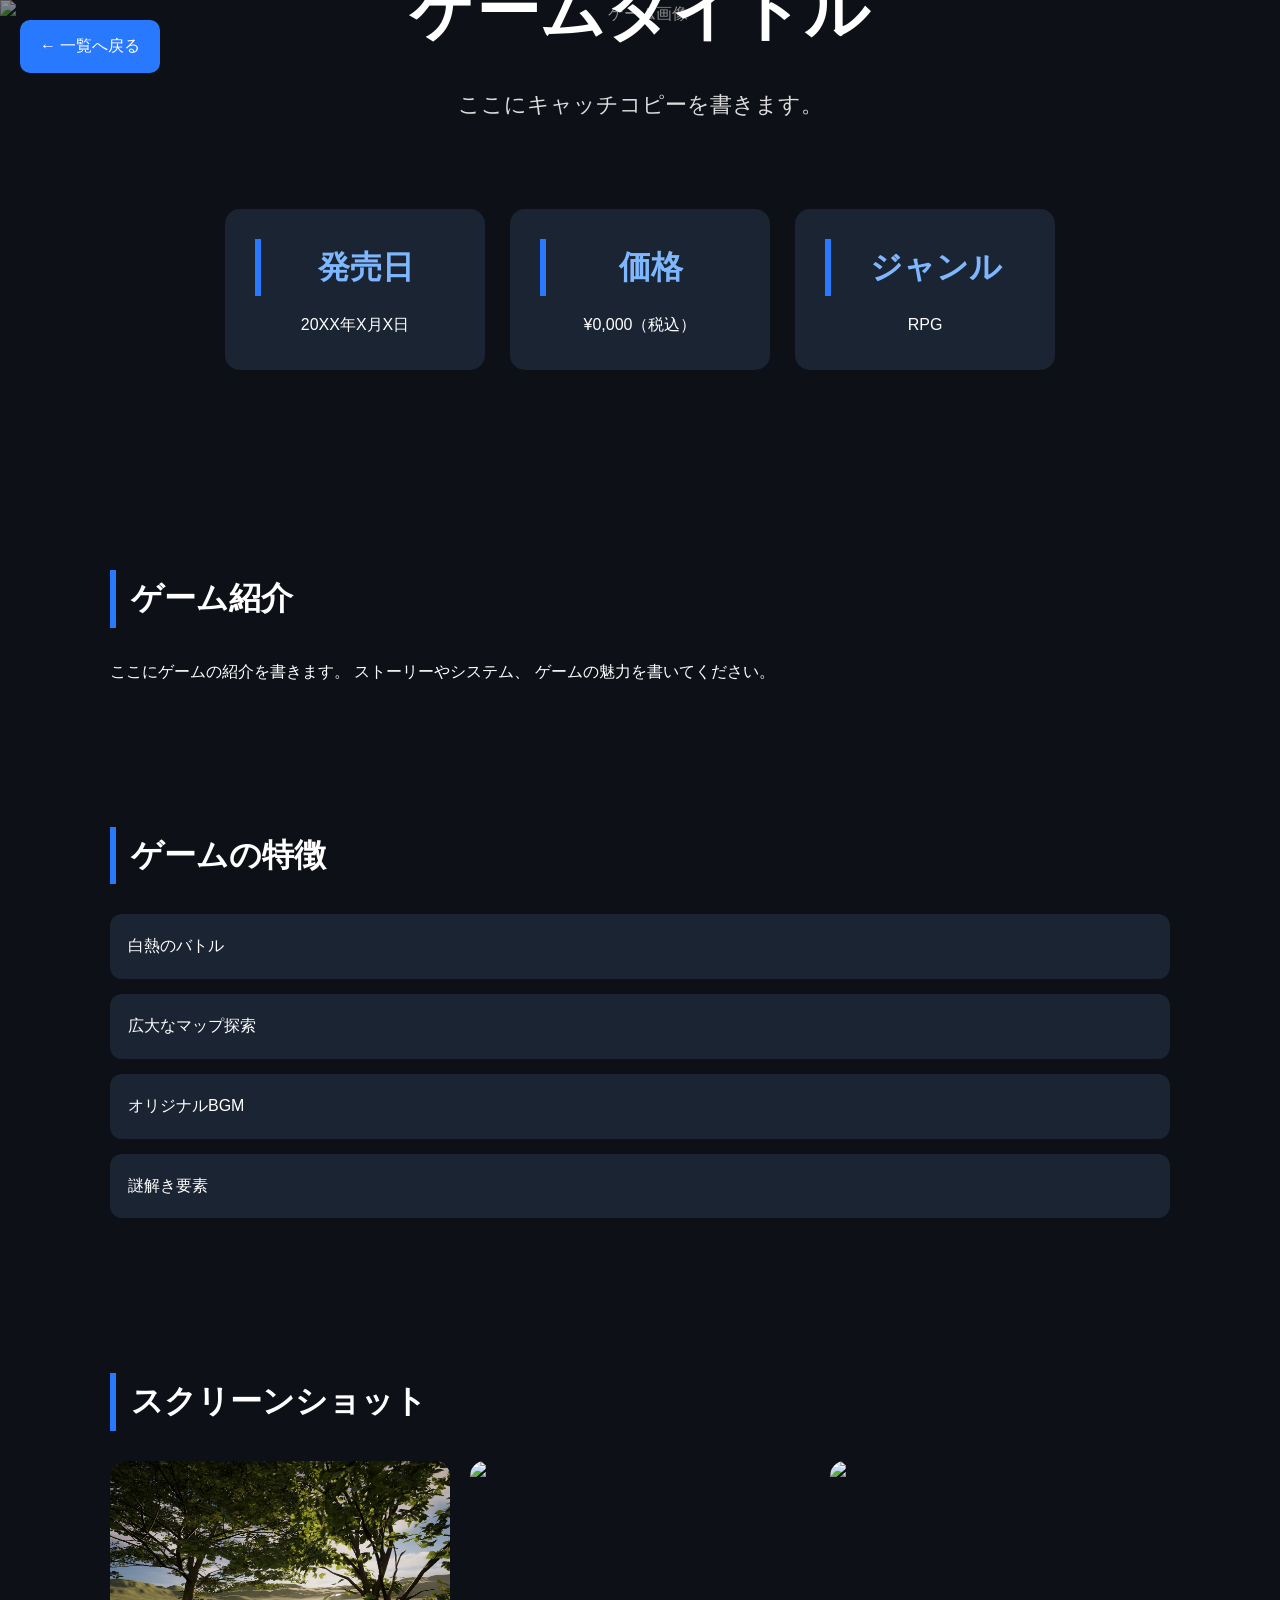
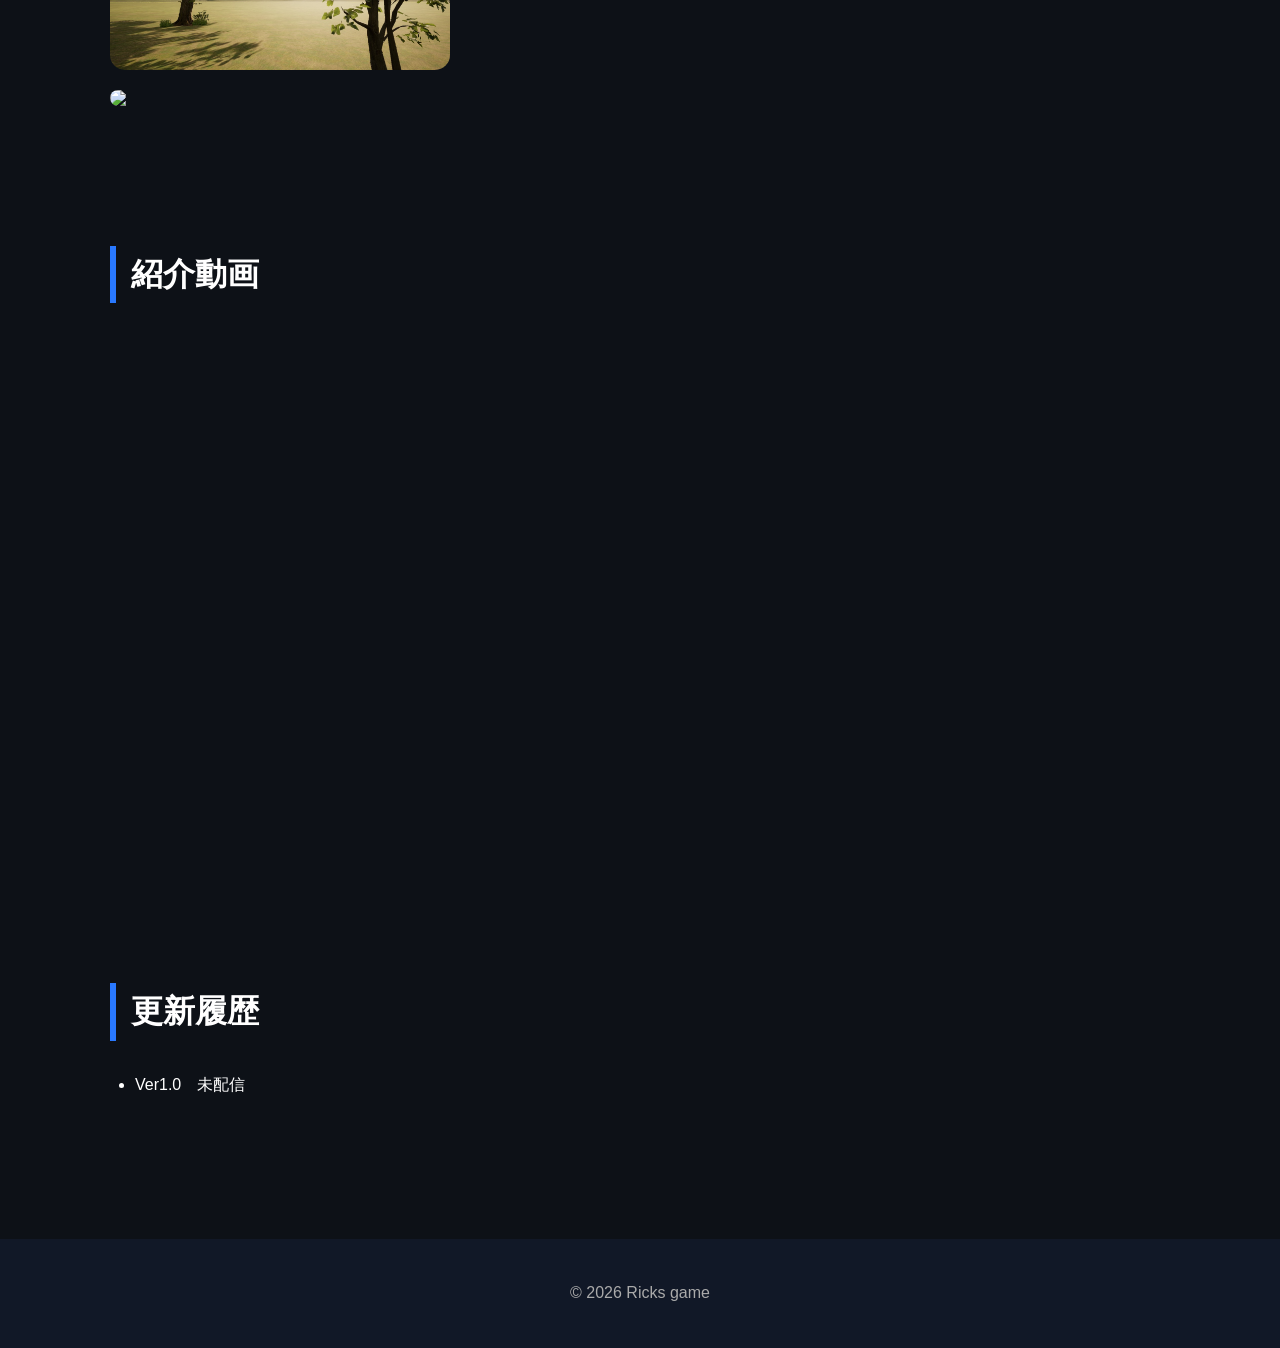
==== games/game1/index.html @ d6e4a6d1 "Update index.html" ====
<!DOCTYPE html>
<html lang="ja">
<head>
    <meta charset="UTF-8">
    <meta name="viewport" content="width=device-width, initial-scale=1.0">
    <title>ゲームタイトル</title>

    <link rel="stylesheet" href="../../css/detail.css">
</head>

<body>

<header class="hero">

    <a href="../../index.html" class="back-button">← 一覧へ戻る</a>

    <img src="../images/game1/hero.jpg" class="hero-image" alt="ゲーム画像">

    <div class="hero-text">

        <h1>ゲームタイトル</h1>

        <p class="catch">
            ここにキャッチコピーを書きます。
        </p>

    </div>

</header>

<main>

<section class="info">

    <div class="card">
        <h2>発売日</h2>
        <p>20XX年X月X日</p>
    </div>

    <div class="card">
        <h2>価格</h2>
        <p>¥0,000（税込）</p>
    </div>

    <div class="card">
        <h2>ジャンル</h2>
        <p>RPG</p>
    </div>

</section>

<section class="about">

<h2>ゲーム紹介</h2>

<p>

ここにゲームの紹介を書きます。

ストーリーやシステム、

ゲームの魅力を書いてください。

</p>

</section>

<section class="features">

<h2>ゲームの特徴</h2>

<ul>

<li>白熱のバトル</li>

<li>広大なマップ探索</li>

<li>オリジナルBGM</li>

<li>謎解き要素</li>

</ul>

</section>

<section class="gallery">

<h2>スクリーンショット</h2>

<div class="images">

<img src="../../images/game1/ss1.jpeg">

<img src="../images/game1/ss2.jpg">

<img src="../images/game1/ss3.jpg">

<img src="../images/game1/ss4.jpg">

</div>

</section>

<section class="movie">

<h2>紹介動画</h2>

<iframe
width="100%"
height="500"
src="https://www.youtube.com/embed/動画ID"
allowfullscreen>
</iframe>

</section>

<section class="update">

<h2>更新履歴</h2>

<ul>

<li>Ver1.0　未配信</li>

</ul>

</section>

</main>

<footer>

© 2026 Ricks game

</footer>

<div id="modal">

<span id="close">&times;</span>

<img id="modalImg">

</div>

<script src="../css/detail.css"></script>

</body>
</html>
---- css/detail.css ----
/* ==========================
   リセット
========================== */

*{
    margin:0;
    padding:0;
    box-sizing:border-box;
}

body{
    font-family:"Yu Gothic","Meiryo",sans-serif;
    background:#0d1117;
    color:#ffffff;
    line-height:1.8;
}

/* ==========================
   ヒーロー
========================== */

.hero{

    position:relative;

    text-align:center;

    padding-bottom:50px;

}

.hero-image{

    width:100%;

    max-height:550px;

    object-fit:cover;

    display:block;

    filter:brightness(55%);

}

.hero-text{

    position:absolute;

    left:50%;

    top:50%;

    transform:translate(-50%,-50%);

    width:90%;

}

.hero-text h1{

    font-size:4rem;

    margin-bottom:15px;

}

.catch{

    font-size:1.4rem;

    color:#dddddd;

}

/* ==========================
   戻るボタン
========================== */

.back-button{

    position:absolute;

    top:20px;

    left:20px;

    background:#2979ff;

    color:white;

    text-decoration:none;

    padding:12px 20px;

    border-radius:10px;

    z-index:100;

    transition:.3s;

}

.back-button:hover{

    background:#1565c0;

}

/* ==========================
   情報カード
========================== */

.info{

    display:flex;

    justify-content:center;

    gap:25px;

    flex-wrap:wrap;

    max-width:1200px;

    margin:60px auto;

}

.card{

    background:#1b2433;

    width:260px;

    padding:30px;

    text-align:center;

    border-radius:15px;

    transition:.3s;

}

.card:hover{

    transform:translateY(-8px);

}

.card h2{

    margin-bottom:15px;

    color:#7fb7ff;

}

/* ==========================
   共通セクション
========================== */

section{

    max-width:1100px;

    margin:auto;

    padding:70px 20px;

}

section h2{

    margin-bottom:30px;

    font-size:2rem;

    border-left:6px solid #2979ff;

    padding-left:15px;

}

/* ==========================
   特徴
========================== */

.features ul{

    list-style:none;

}

.features li{

    background:#1b2433;

    padding:18px;

    margin-bottom:15px;

    border-radius:12px;

}

/* ==========================
   スクリーンショット
========================== */

.images{

    display:grid;

    grid-template-columns:repeat(auto-fit,minmax(260px,1fr));

    gap:20px;

}

.images img{

    width:100%;

    border-radius:15px;

    cursor:pointer;

    transition:.3s;

}

.images img:hover{

    transform:scale(1.05);

}

/* ==========================
   動画
========================== */

.movie iframe{

    border:none;

    border-radius:20px;

}

/* ==========================
   更新履歴
========================== */

.update ul{

    padding-left:25px;

}

/* ==========================
   フッター
========================== */

footer{

    margin-top:70px;

    padding:40px;

    text-align:center;

    background:#111827;

    color:#aaaaaa;

}

/* ==========================
   モーダル
========================== */

#modal{

    display:none;

    position:fixed;

    left:0;

    top:0;

    width:100%;

    height:100%;

    background:rgba(0,0,0,.92);

    justify-content:center;

    align-items:center;

    z-index:999;

}

#modal img{

    max-width:85%;

    max-height:85%;

    border-radius:15px;

}

#close{

    position:absolute;

    top:25px;

    right:40px;

    color:white;

    font-size:60px;

    cursor:pointer;

}

/* ==========================
   スマホ
========================== */

@media(max-width:768px){

.hero-text h1{

    font-size:2.3rem;

}

.catch{

    font-size:1rem;

}

.hero-image{

    max-height:320px;

}

.card{

    width:90%;

}

.movie iframe{

    height:230px;

}

}
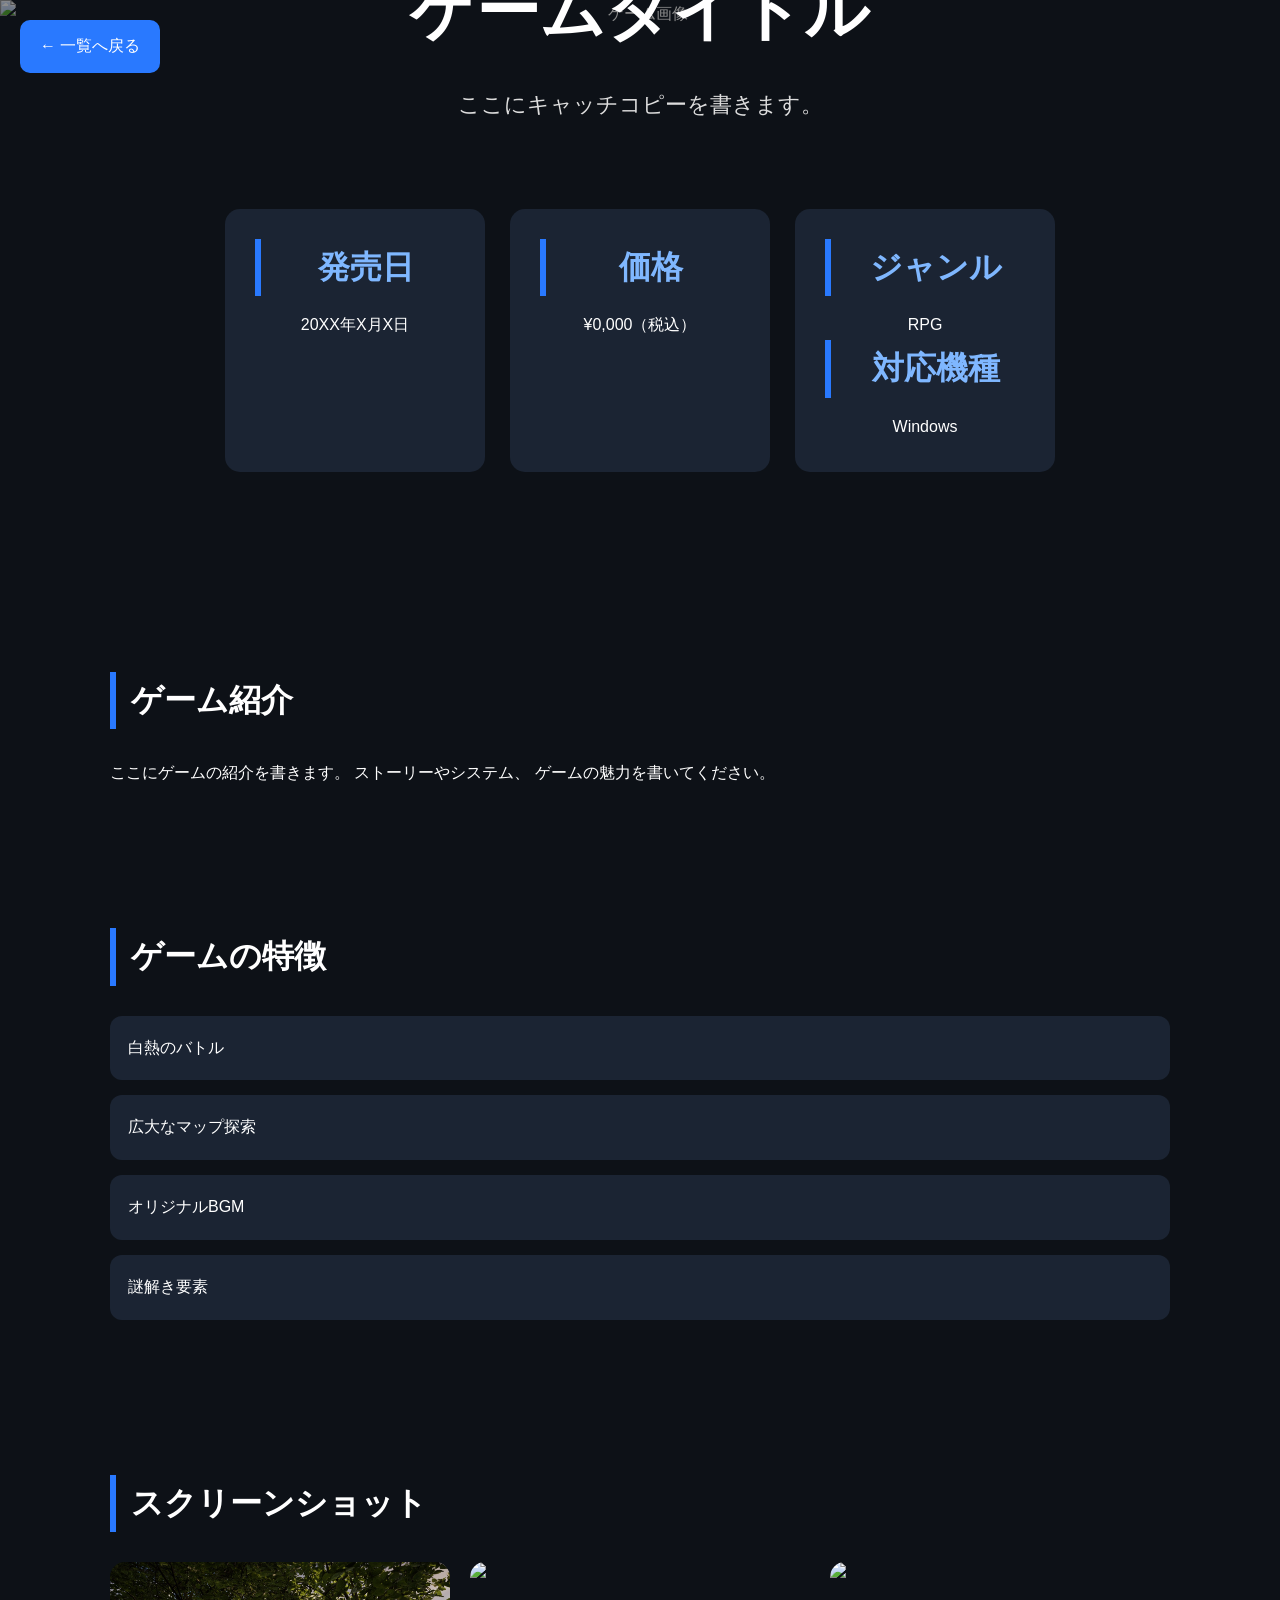
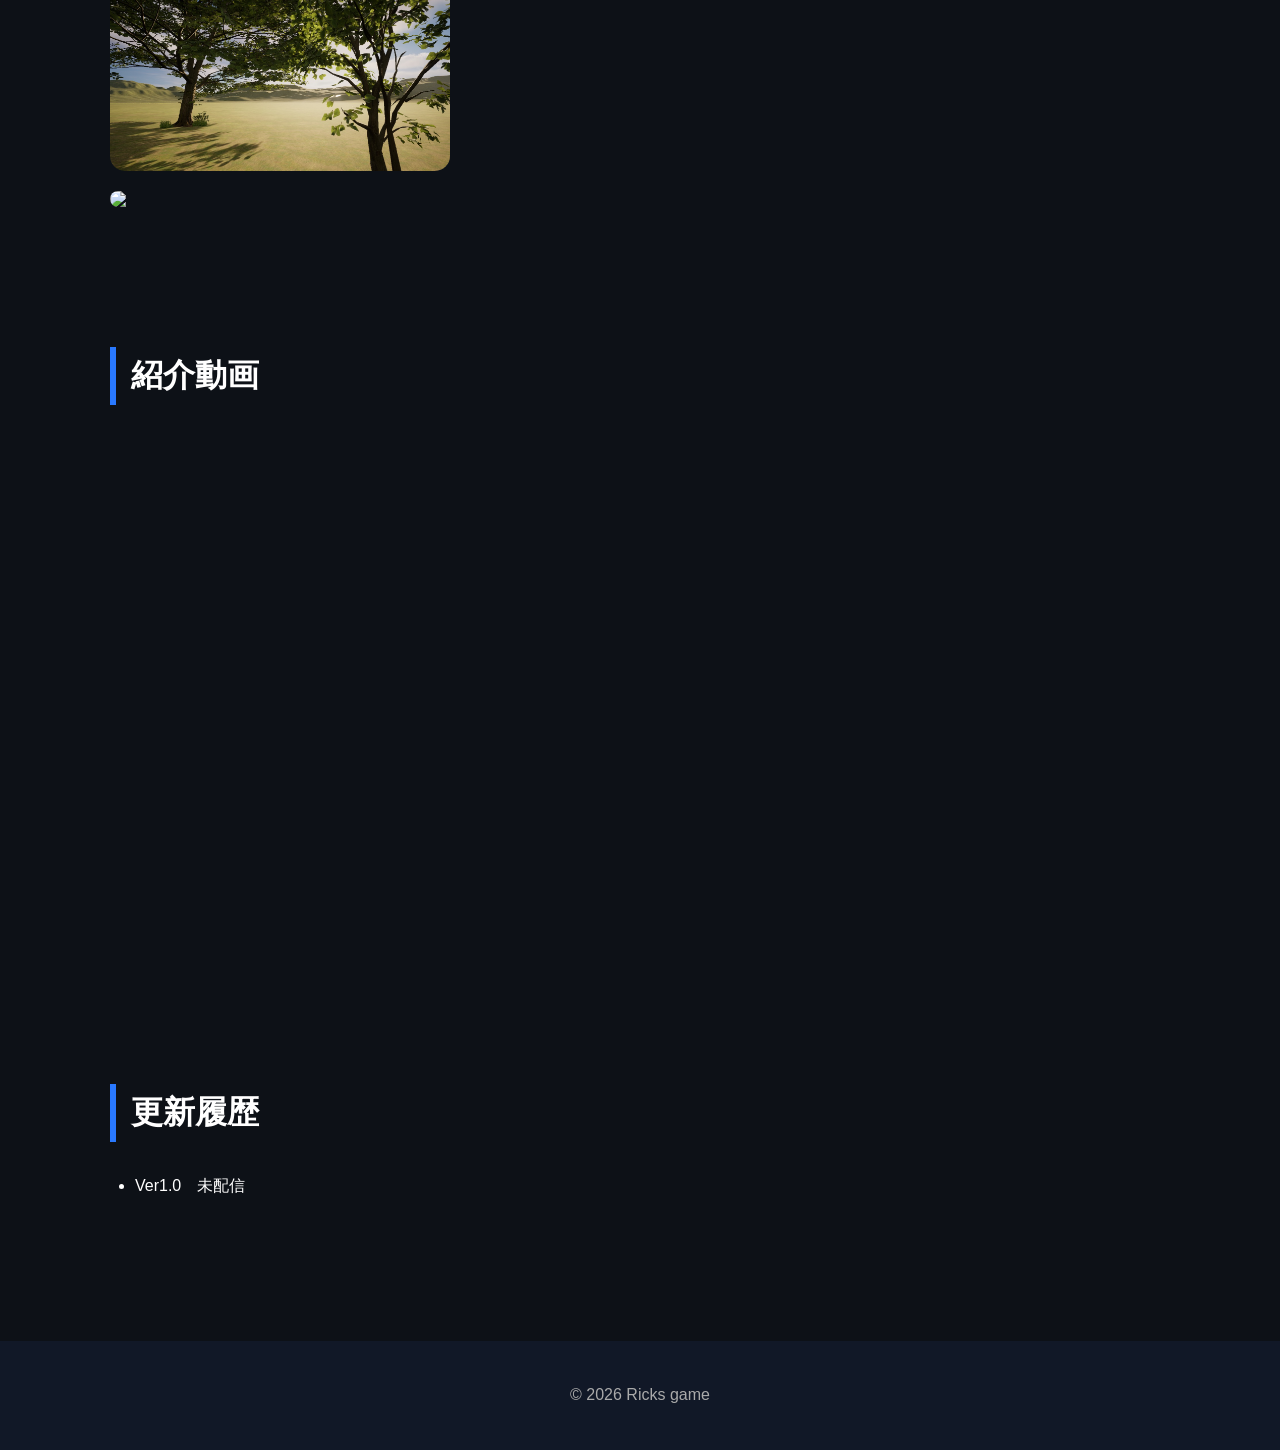
==== commit 1c6a623b: "index.html を更新" ====
--- a/games/game1/index.html
+++ b/games/game1/index.html
@@ -45,6 +45,10 @@
     <div class="card">
         <h2>ジャンル</h2>
         <p>RPG</p>
+    
+    <div class="model">
+        <h2>対応機種</h2>
+        <p>Windows</p>
     </div>
 
 </section>
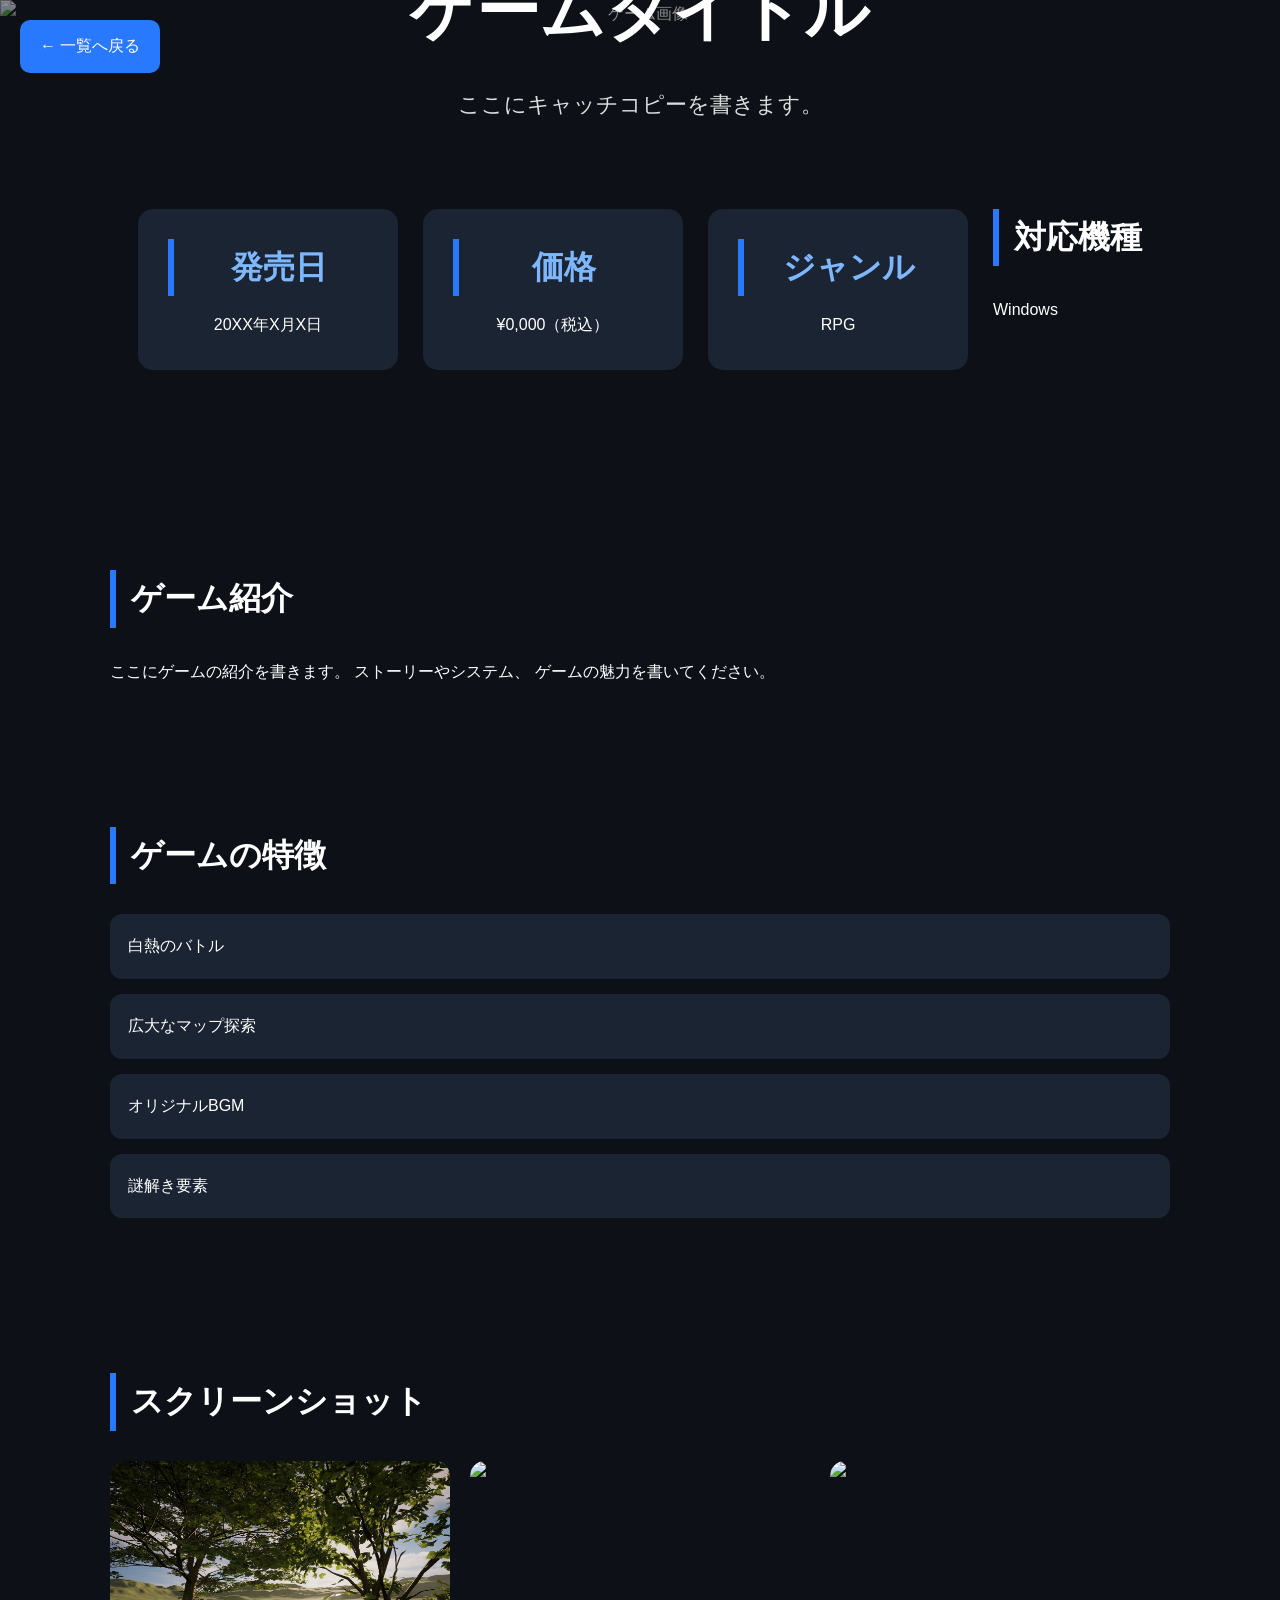
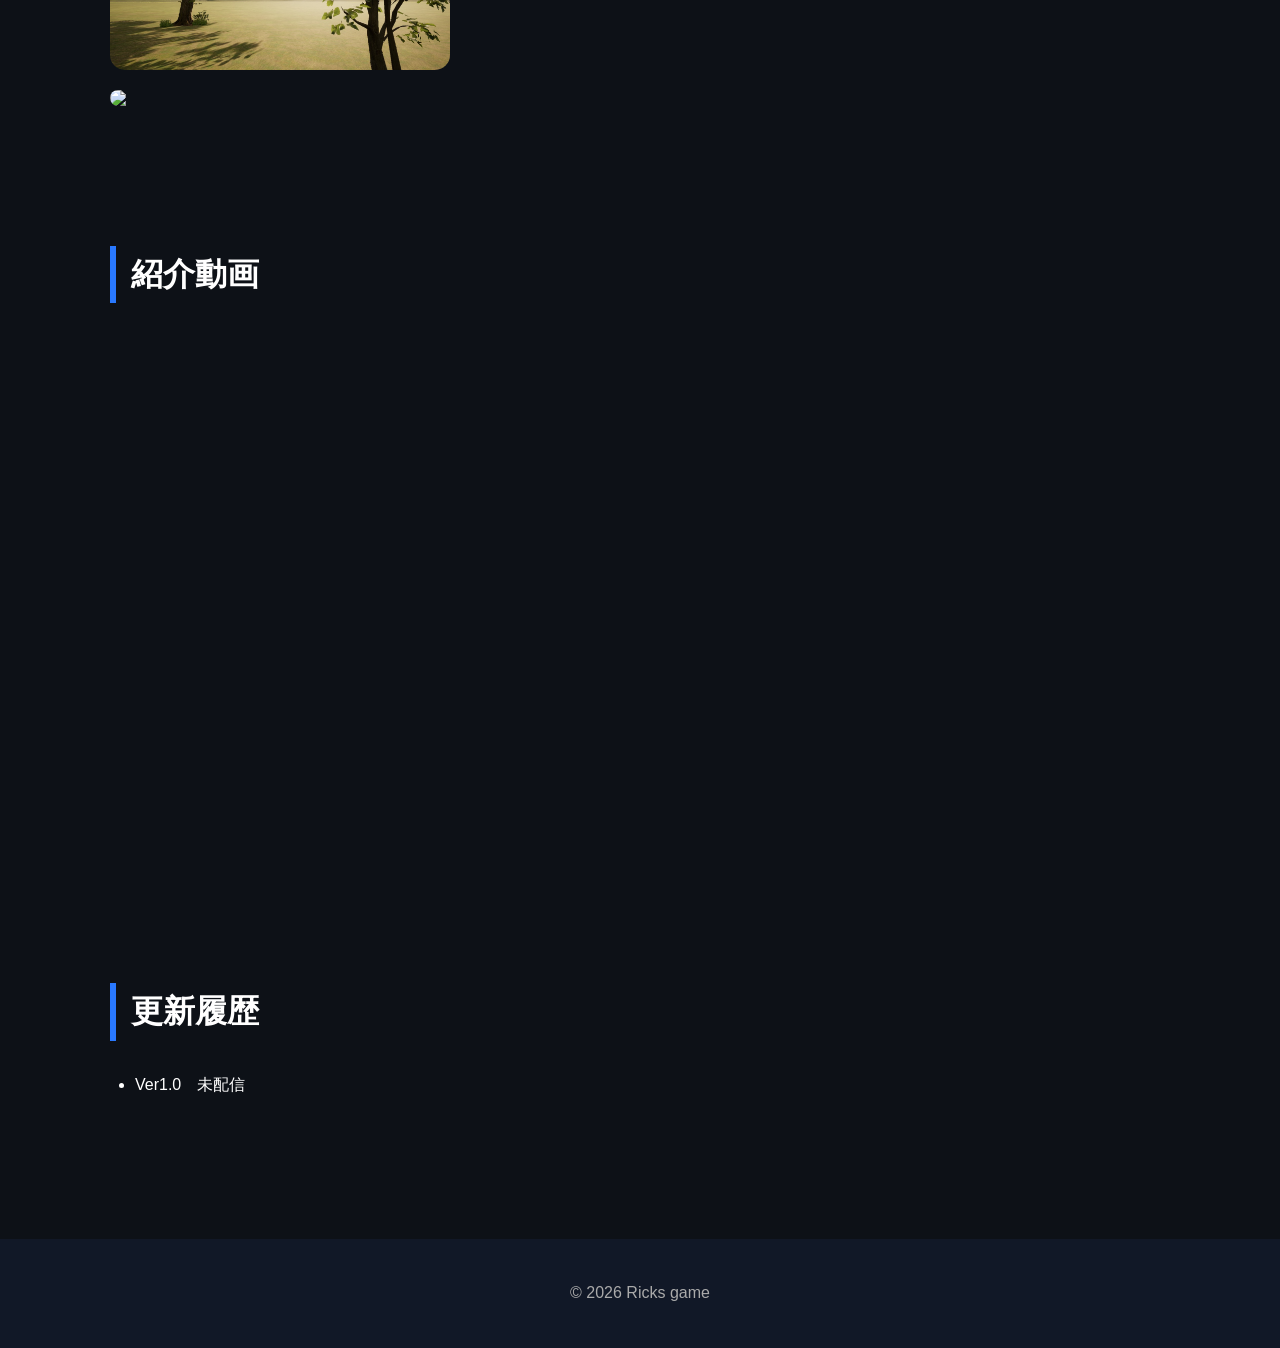
==== commit 0cd43082: "index.html を更新" ====
--- a/games/game1/index.html
+++ b/games/game1/index.html
@@ -45,6 +45,7 @@
     <div class="card">
         <h2>ジャンル</h2>
         <p>RPG</p>
+    </div>
     
     <div class="model">
         <h2>対応機種</h2>
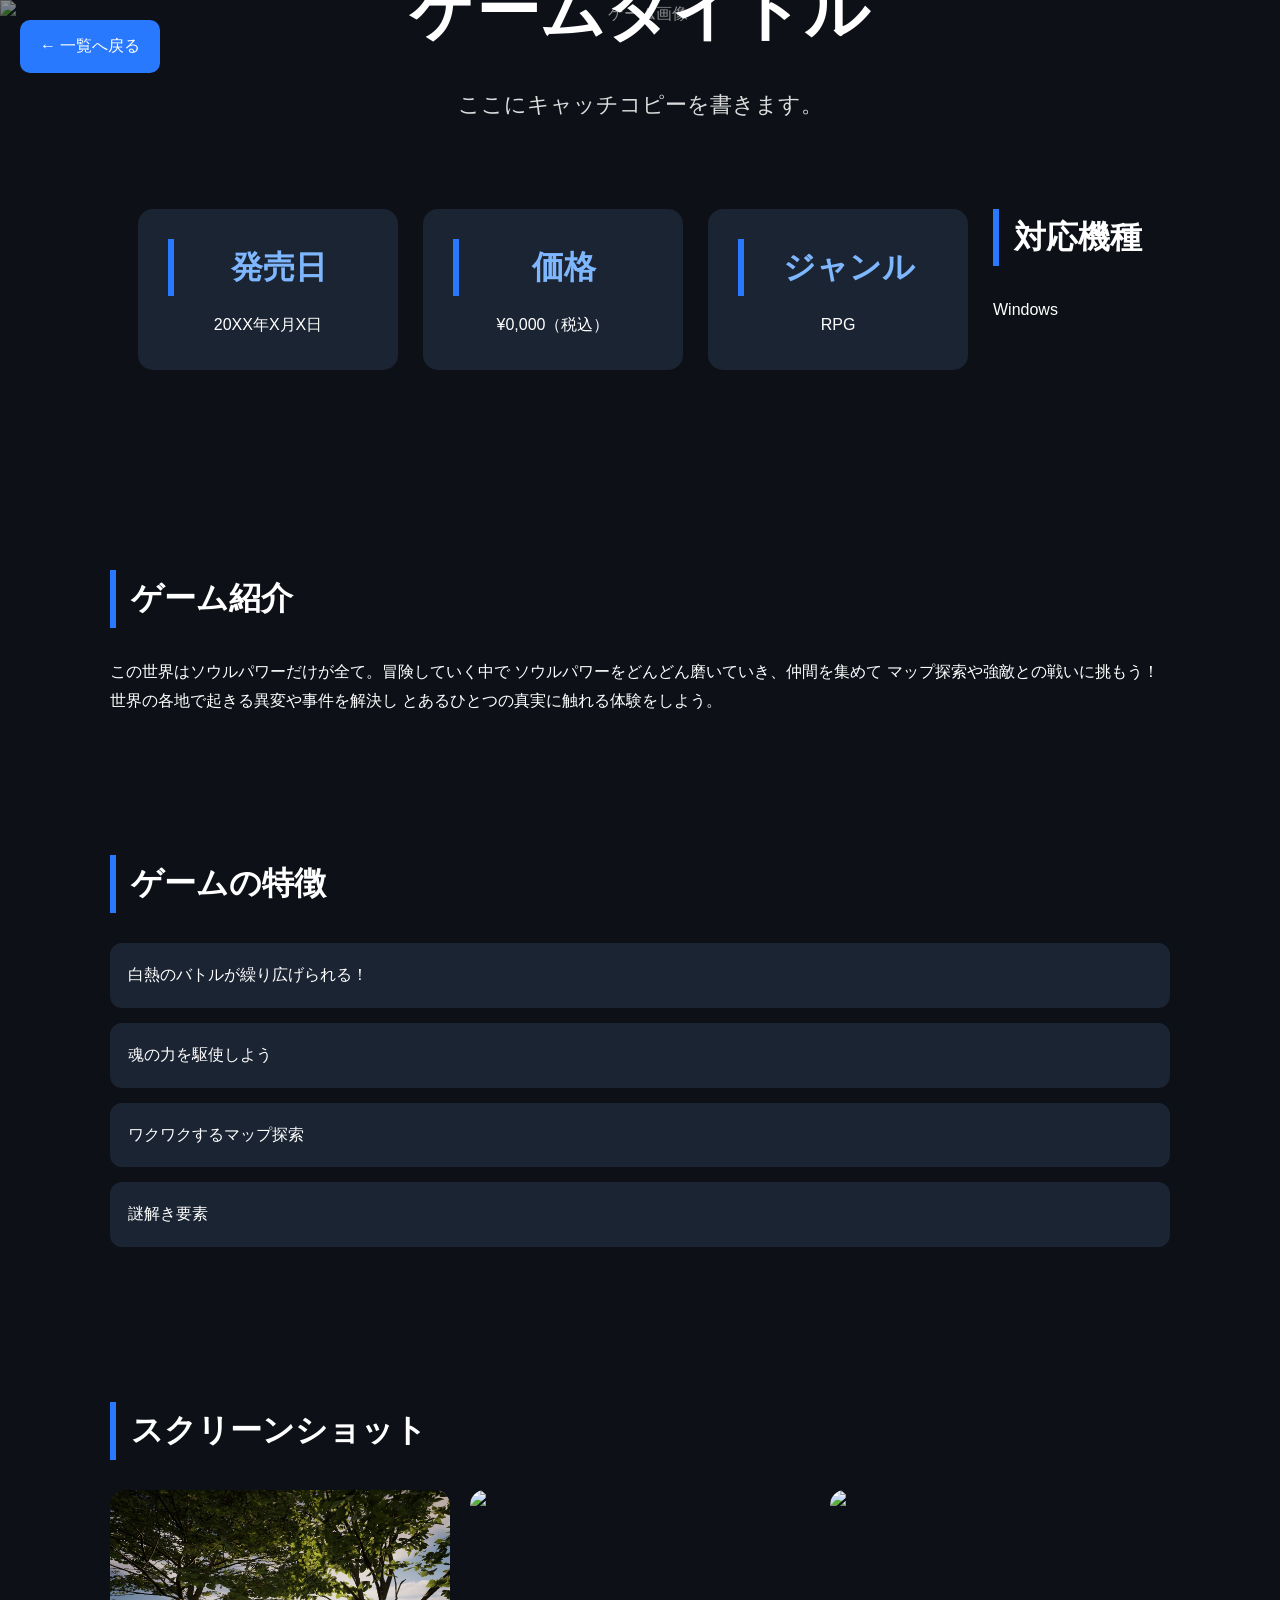
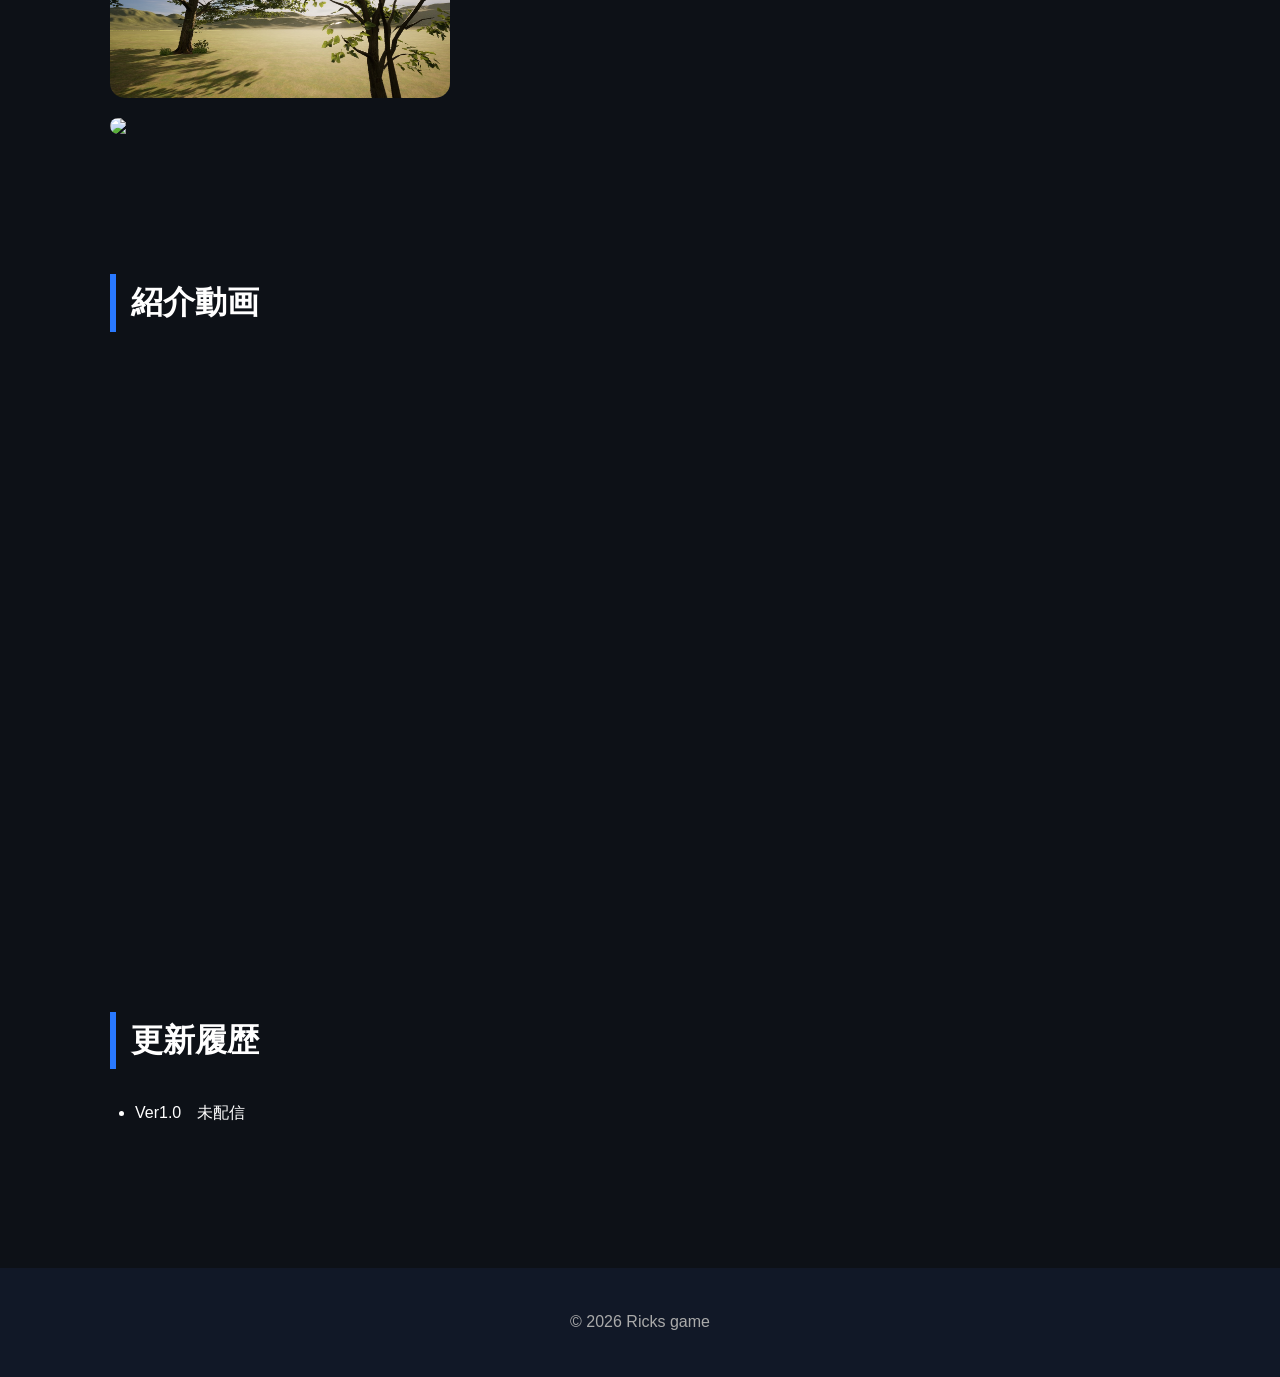
==== commit 616b9141: "index.html を更新" ====
--- a/games/game1/index.html
+++ b/games/game1/index.html
@@ -60,11 +60,15 @@
 
 <p>
 
-ここにゲームの紹介を書きます。
+この世界はソウルパワーだけが全て。冒険していく中で
 
-ストーリーやシステム、
+ソウルパワーをどんどん磨いていき、仲間を集めて
 
-ゲームの魅力を書いてください。
+マップ探索や強敵との戦いに挑もう！
+
+世界の各地で起きる異変や事件を解決し
+
+とあるひとつの真実に触れる体験をしよう。
 
 </p>
 
@@ -76,11 +80,11 @@
 
 <ul>
 
-<li>白熱のバトル</li>
+<li>白熱のバトルが繰り広げられる！</li>
 
-<li>広大なマップ探索</li>
+<li>魂の力を駆使しよう</li>
 
-<li>オリジナルBGM</li>
+<li>ワクワクするマップ探索</li>
 
 <li>謎解き要素</li>
 
@@ -96,11 +100,11 @@
 
 <img src="../../images/game1/ss1.jpeg">
 
-<img src="../images/game1/ss2.jpg">
+<img src="../../images/game1/ss2.jpg">
 
-<img src="../images/game1/ss3.jpg">
+<img src="../../images/game1/ss3.jpg">
 
-<img src="../images/game1/ss4.jpg">
+<img src="../../images/game1/ss4.jpg">
 
 </div>
 
@@ -147,7 +151,7 @@
 
 </div>
 
-<script src="../css/detail.css"></script>
+<script src="../../css/detail.css"></script>
 
 </body>
 </html>
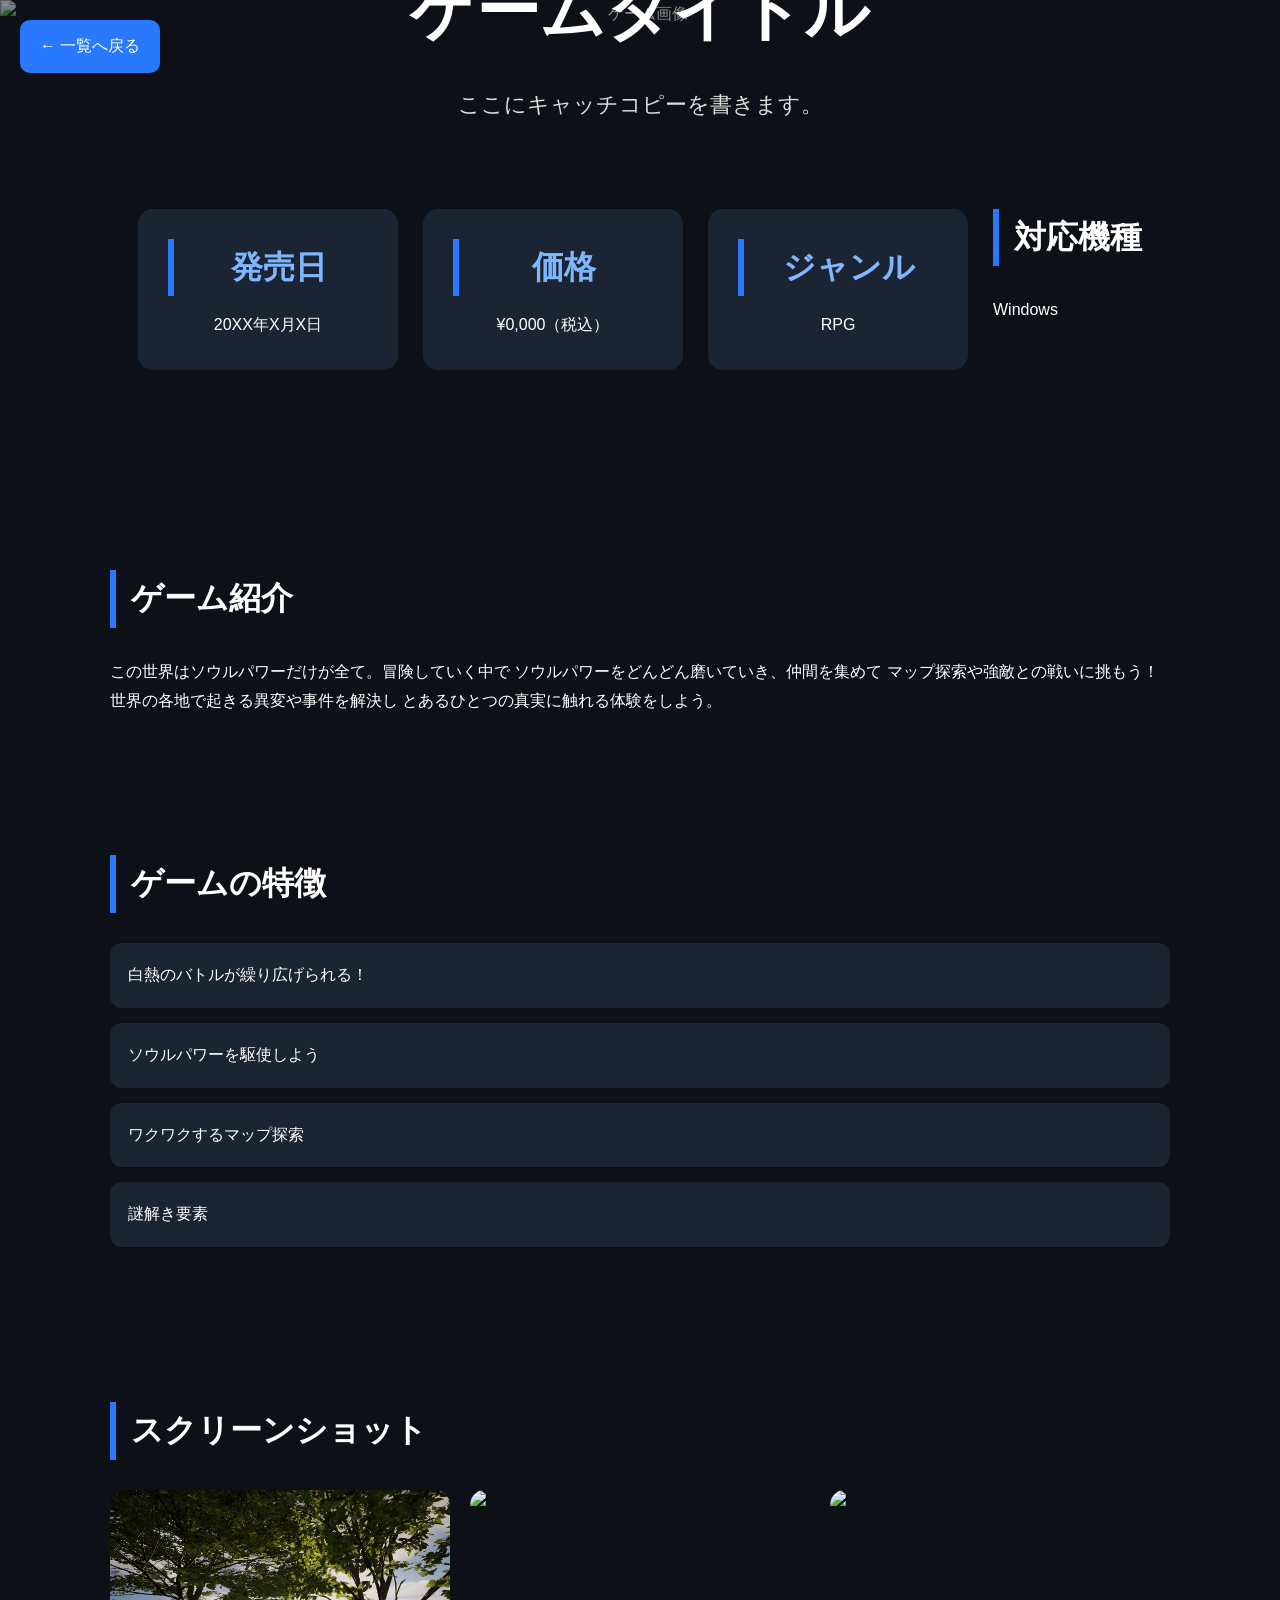
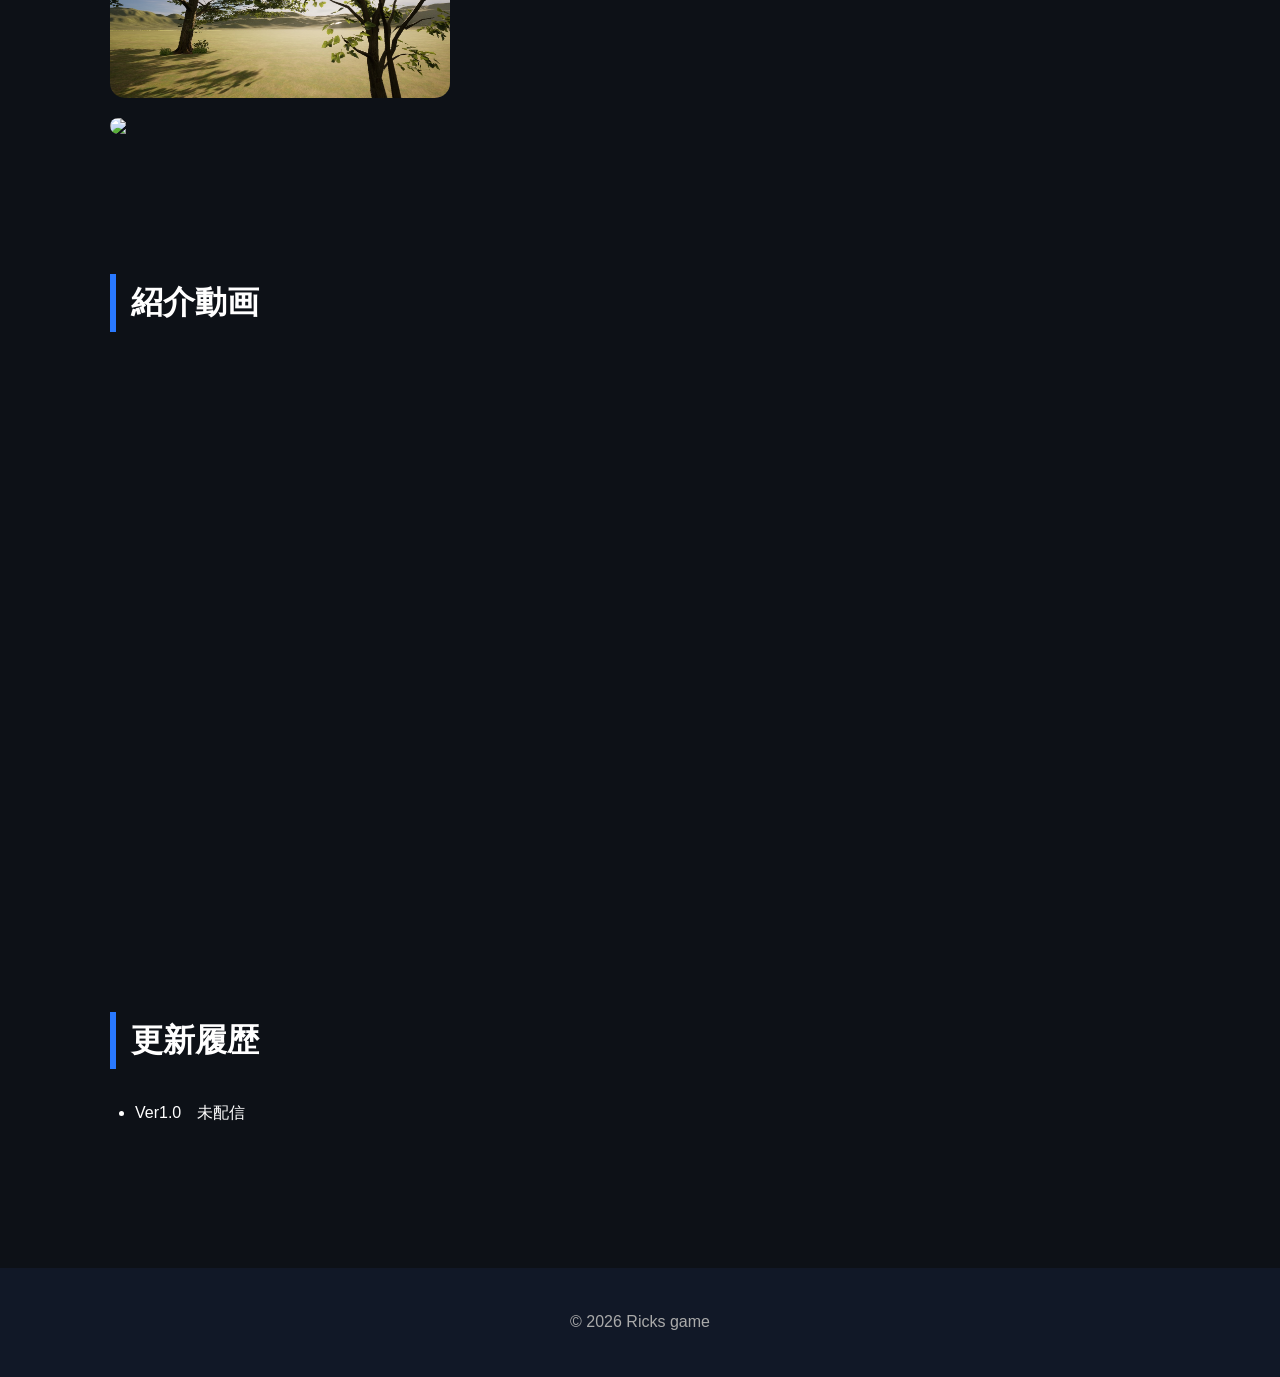
==== commit 7a01dce7: "index.html を更新" ====
--- a/games/game1/index.html
+++ b/games/game1/index.html
@@ -82,7 +82,7 @@
 
 <li>白熱のバトルが繰り広げられる！</li>
 
-<li>魂の力を駆使しよう</li>
+<li>ソウルパワーを駆使しよう</li>
 
 <li>ワクワクするマップ探索</li>
 
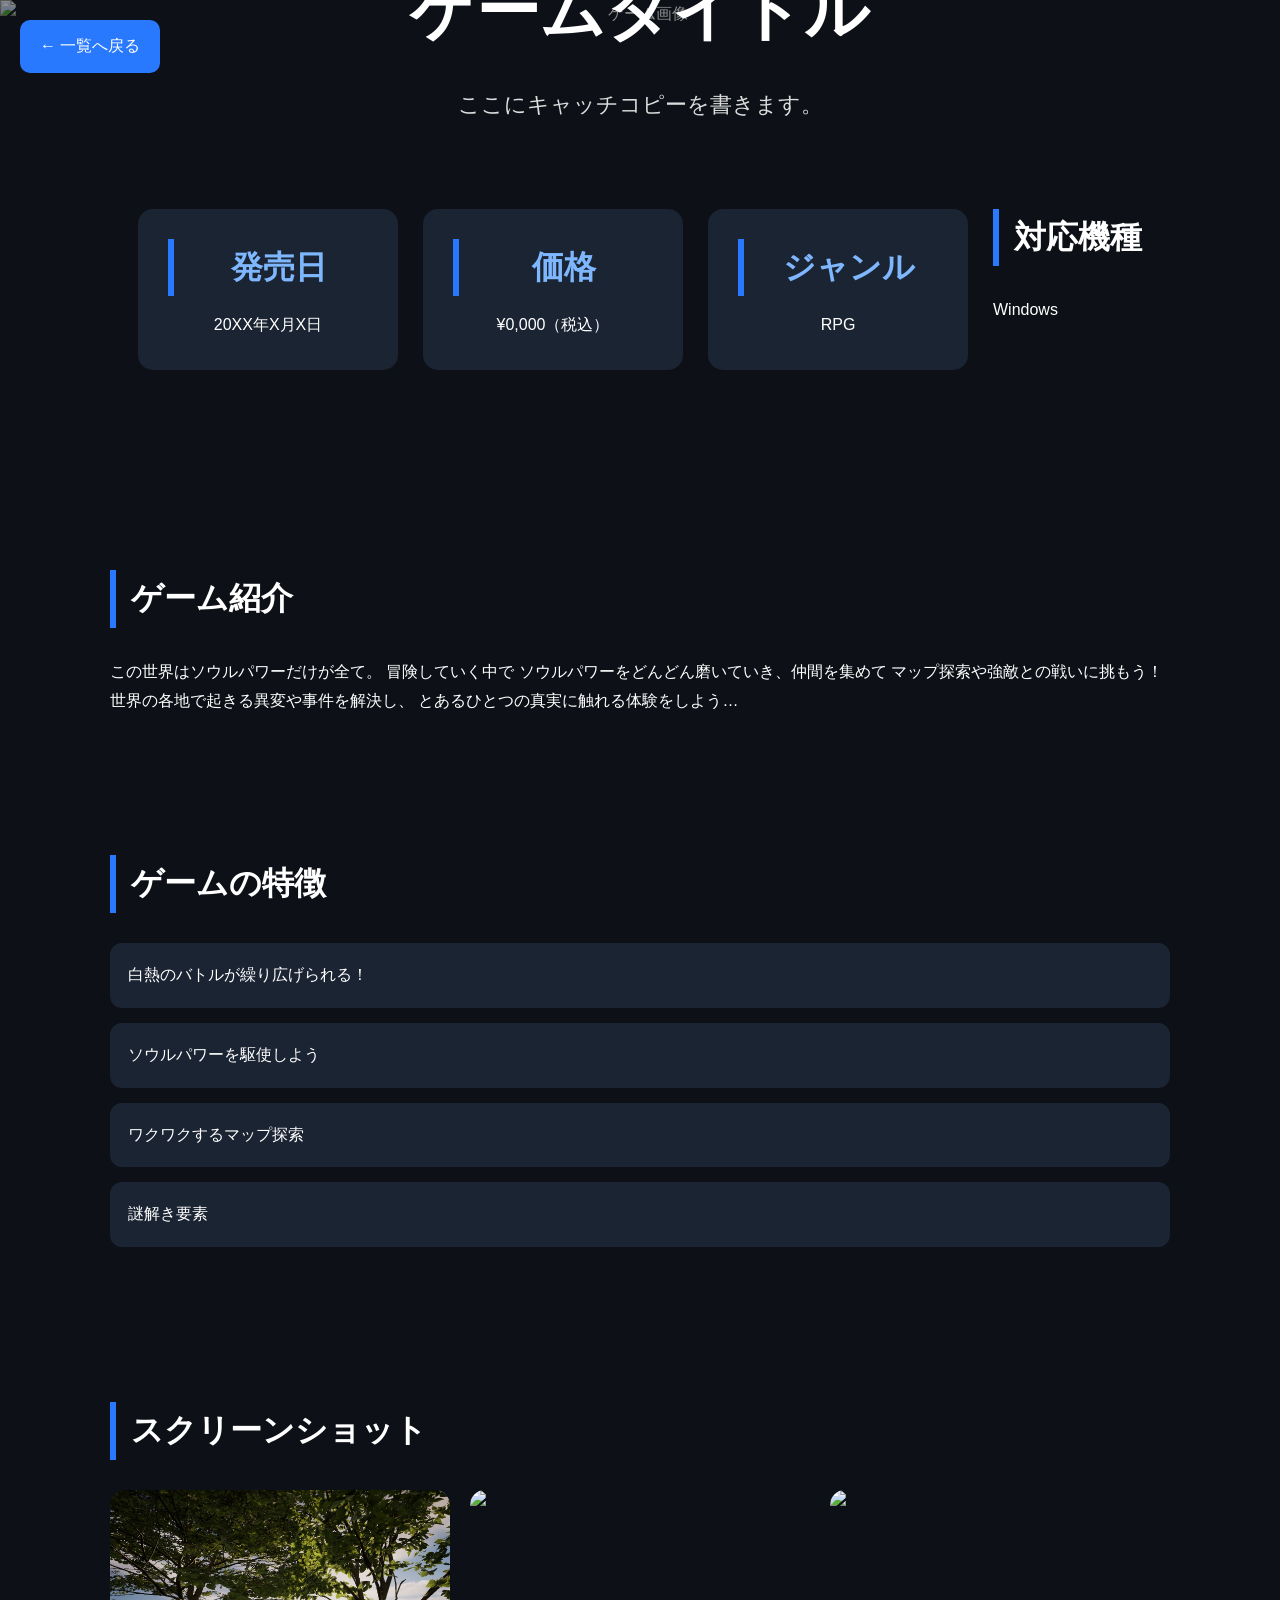
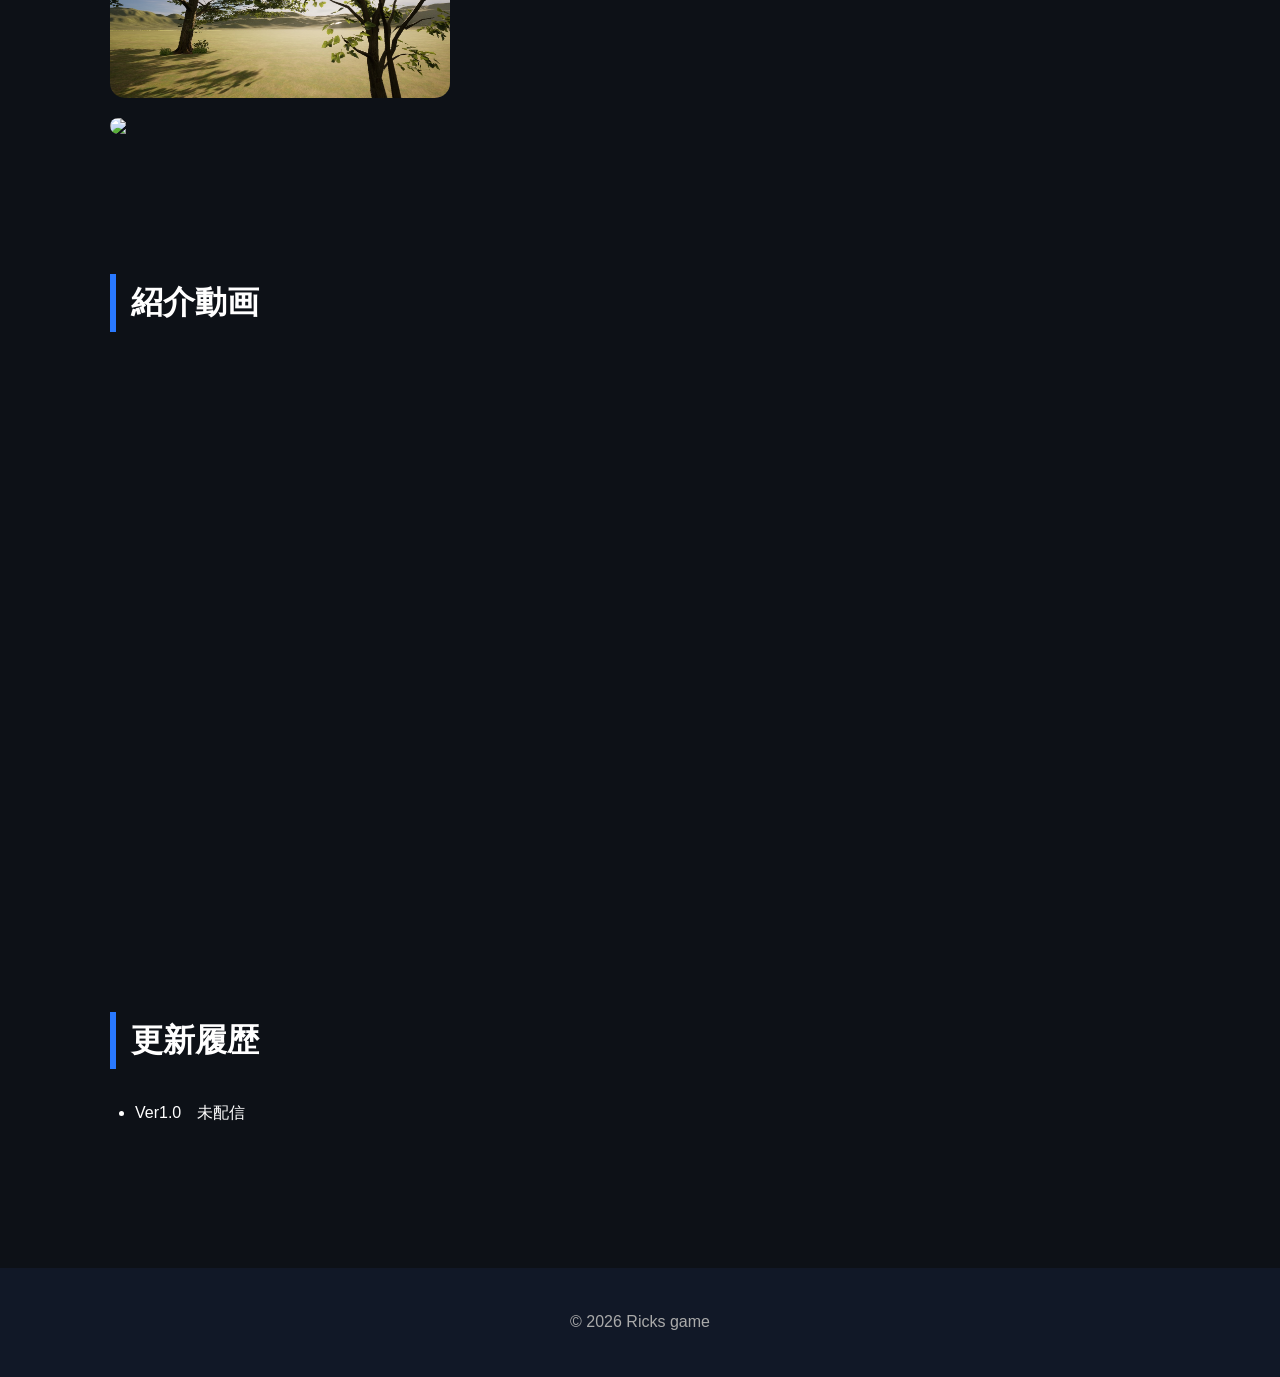
==== commit 4d0aace8: "index.html を更新" ====
--- a/games/game1/index.html
+++ b/games/game1/index.html
@@ -60,15 +60,17 @@
 
 <p>
 
-この世界はソウルパワーだけが全て。冒険していく中で
+この世界はソウルパワーだけが全て。
+
+冒険していく中で
 
 ソウルパワーをどんどん磨いていき、仲間を集めて
 
 マップ探索や強敵との戦いに挑もう！
 
-世界の各地で起きる異変や事件を解決し
+世界の各地で起きる異変や事件を解決し、
 
-とあるひとつの真実に触れる体験をしよう。
+とあるひとつの真実に触れる体験をしよう…
 
 </p>
 
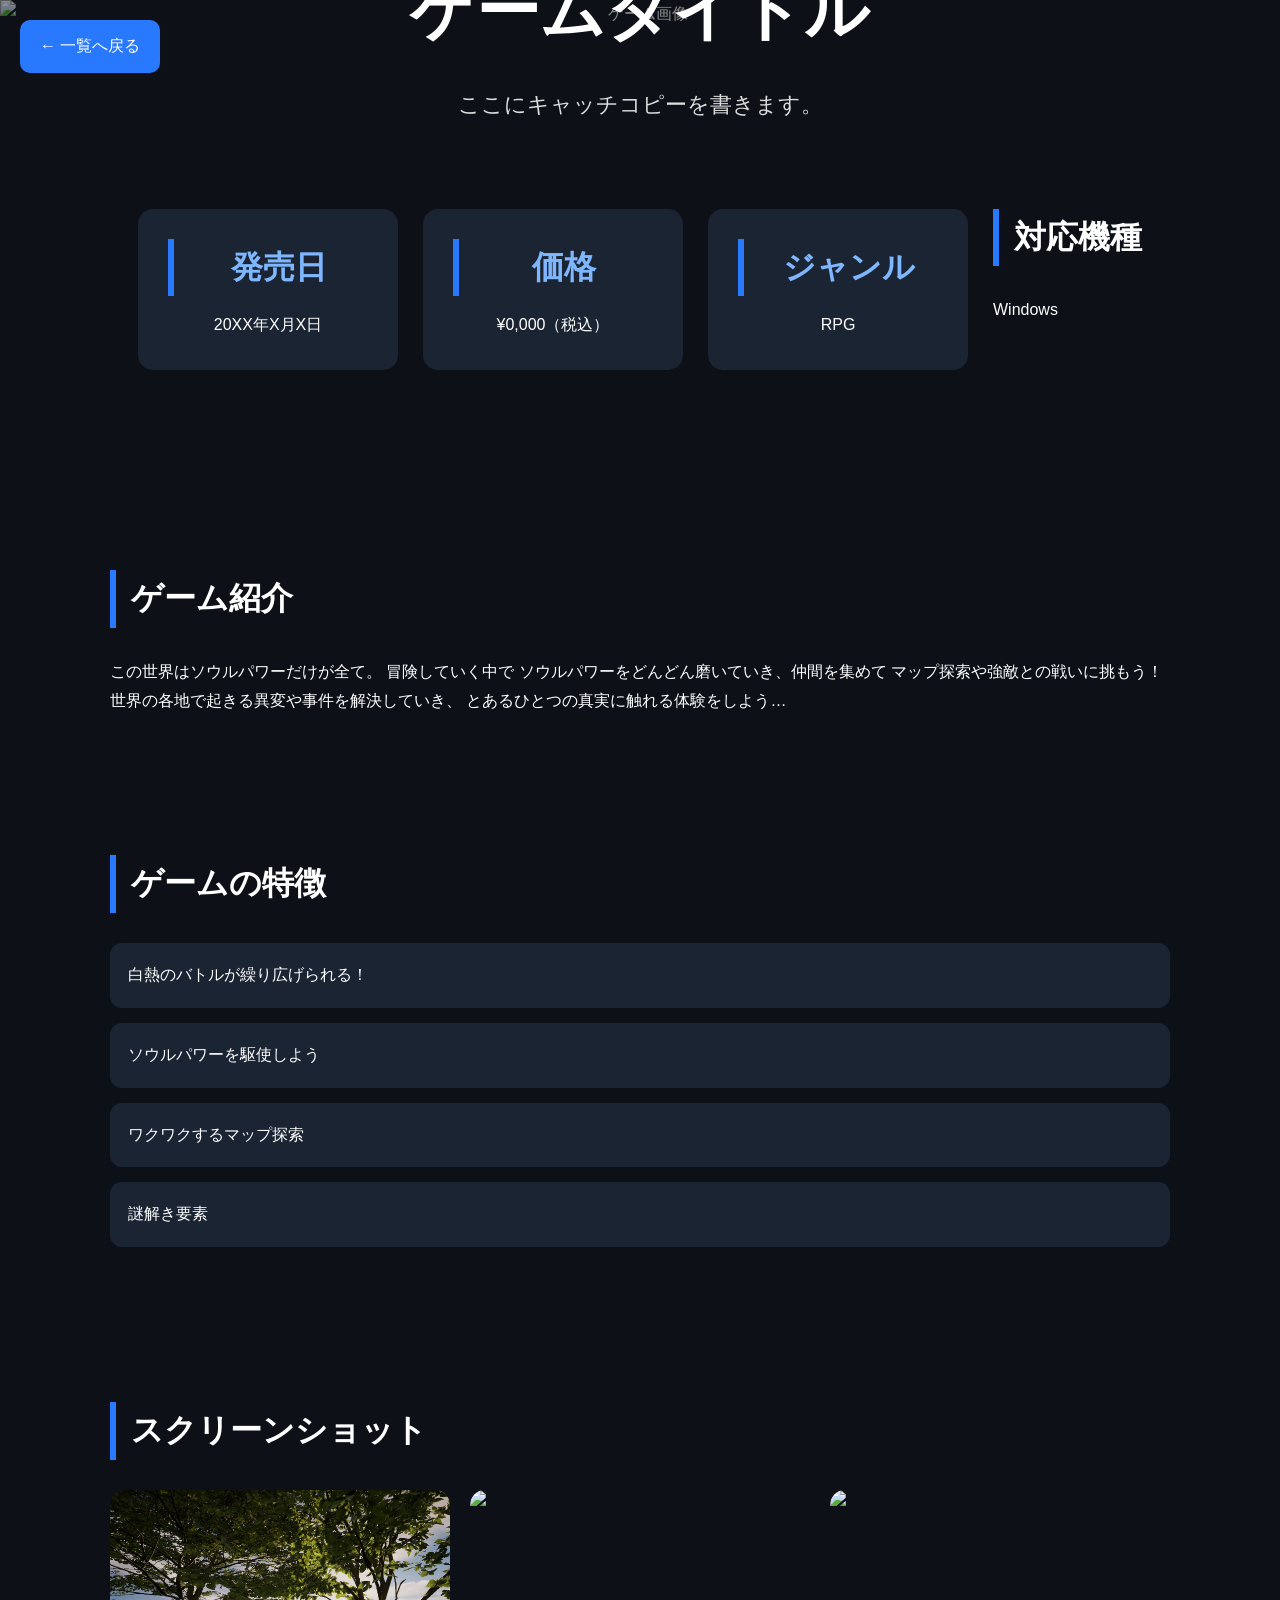
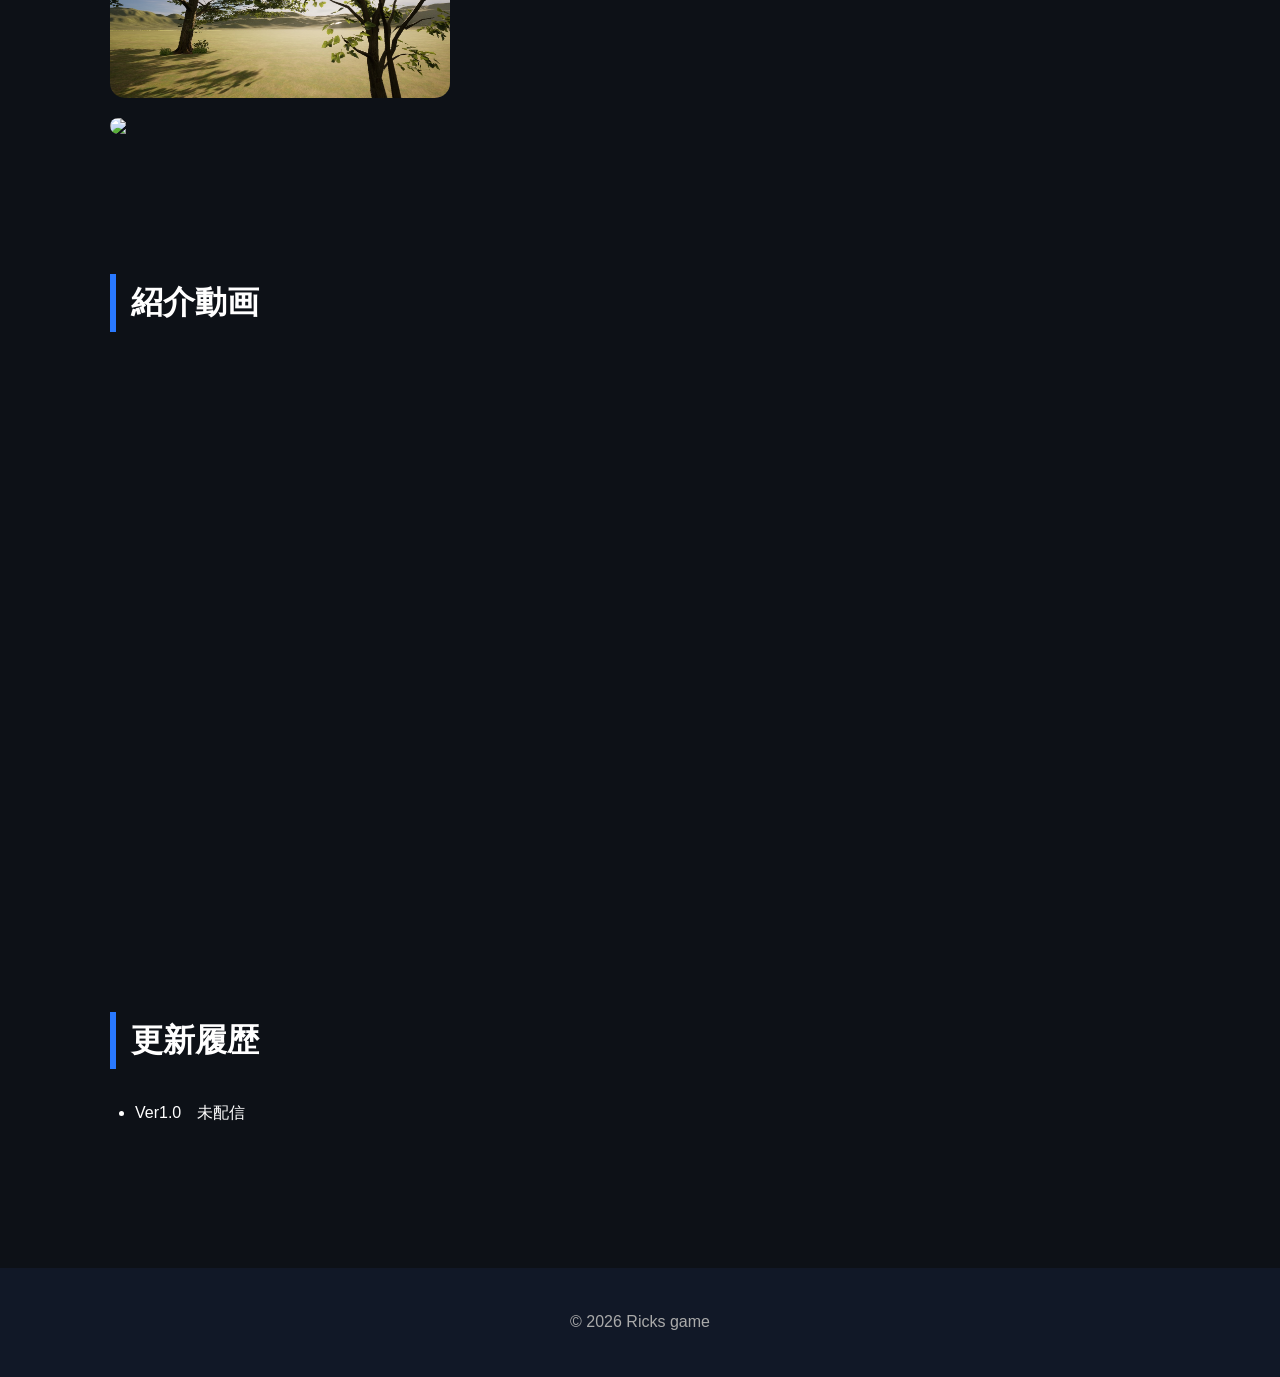
==== commit f1dc514a: "index.html を更新" ====
--- a/games/game1/index.html
+++ b/games/game1/index.html
@@ -68,7 +68,7 @@
 
 マップ探索や強敵との戦いに挑もう！
 
-世界の各地で起きる異変や事件を解決し、
+世界の各地で起きる異変や事件を解決していき、
 
 とあるひとつの真実に触れる体験をしよう…
 
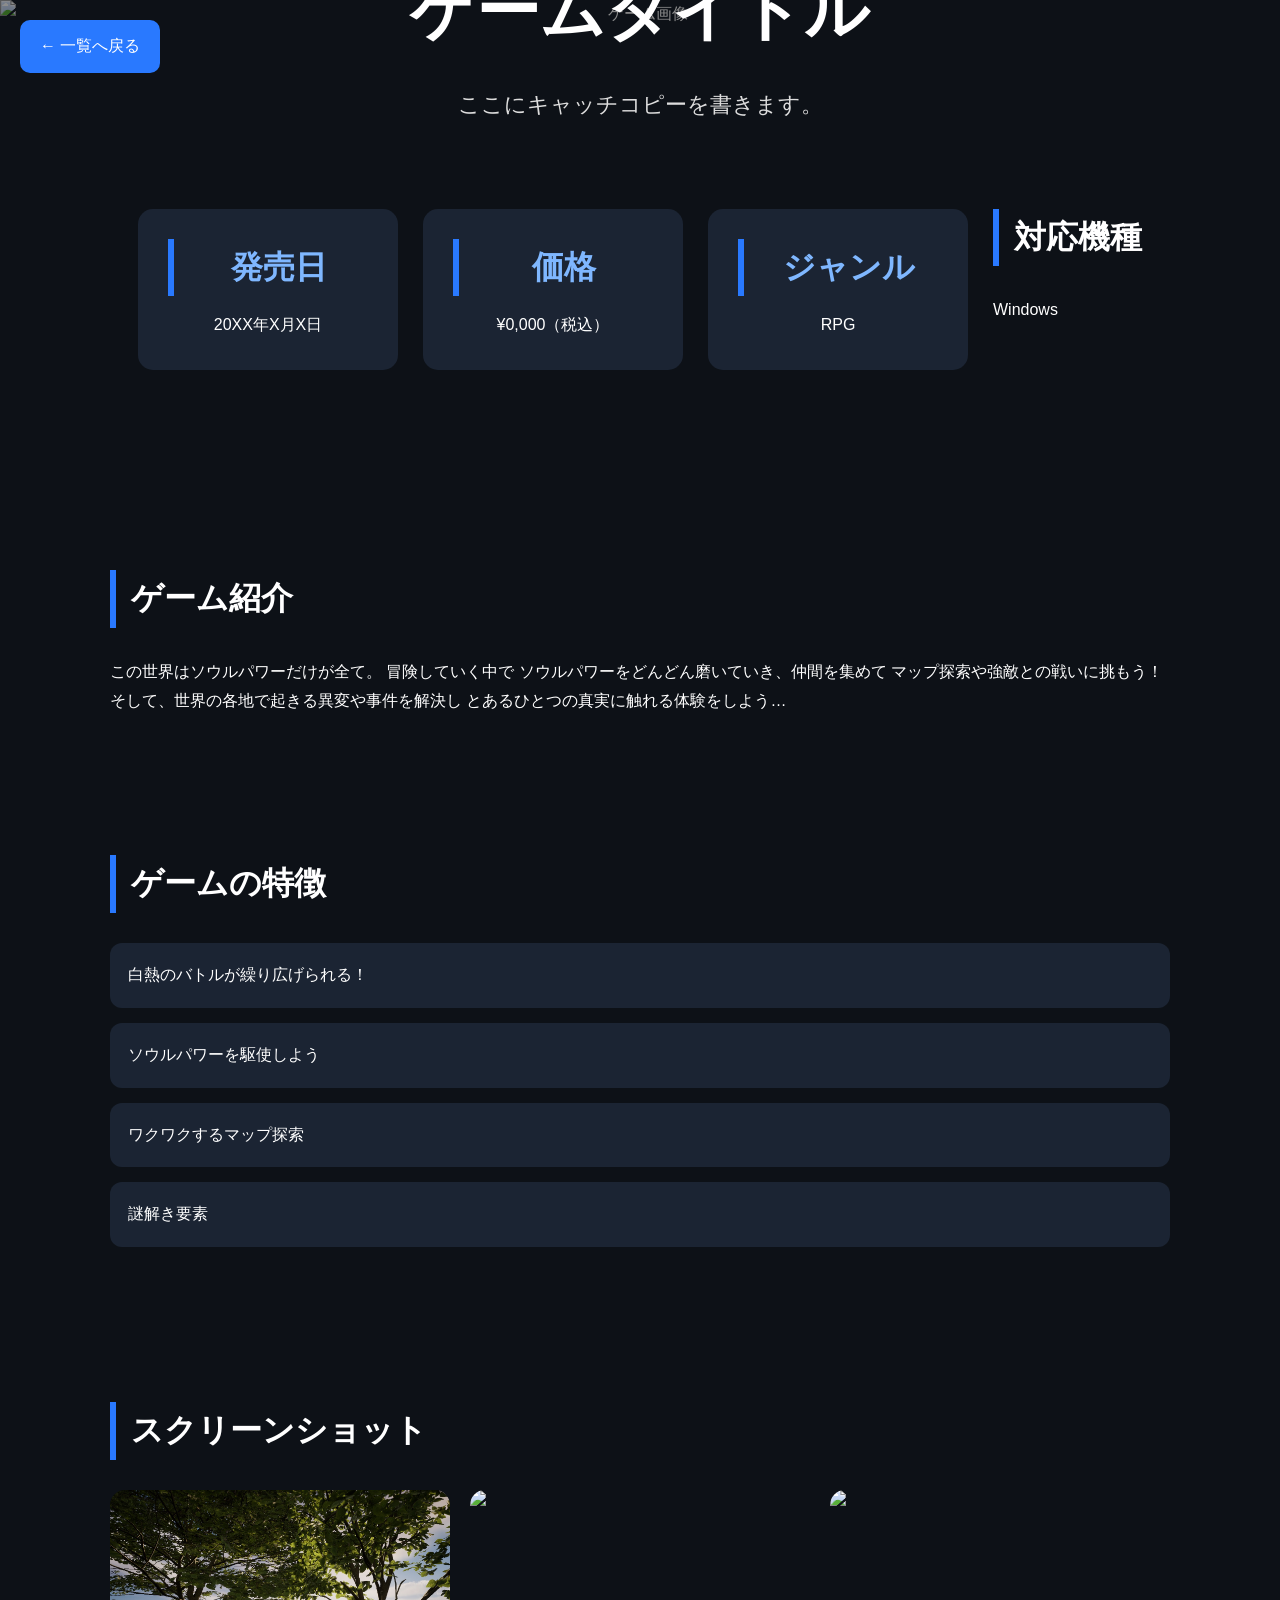
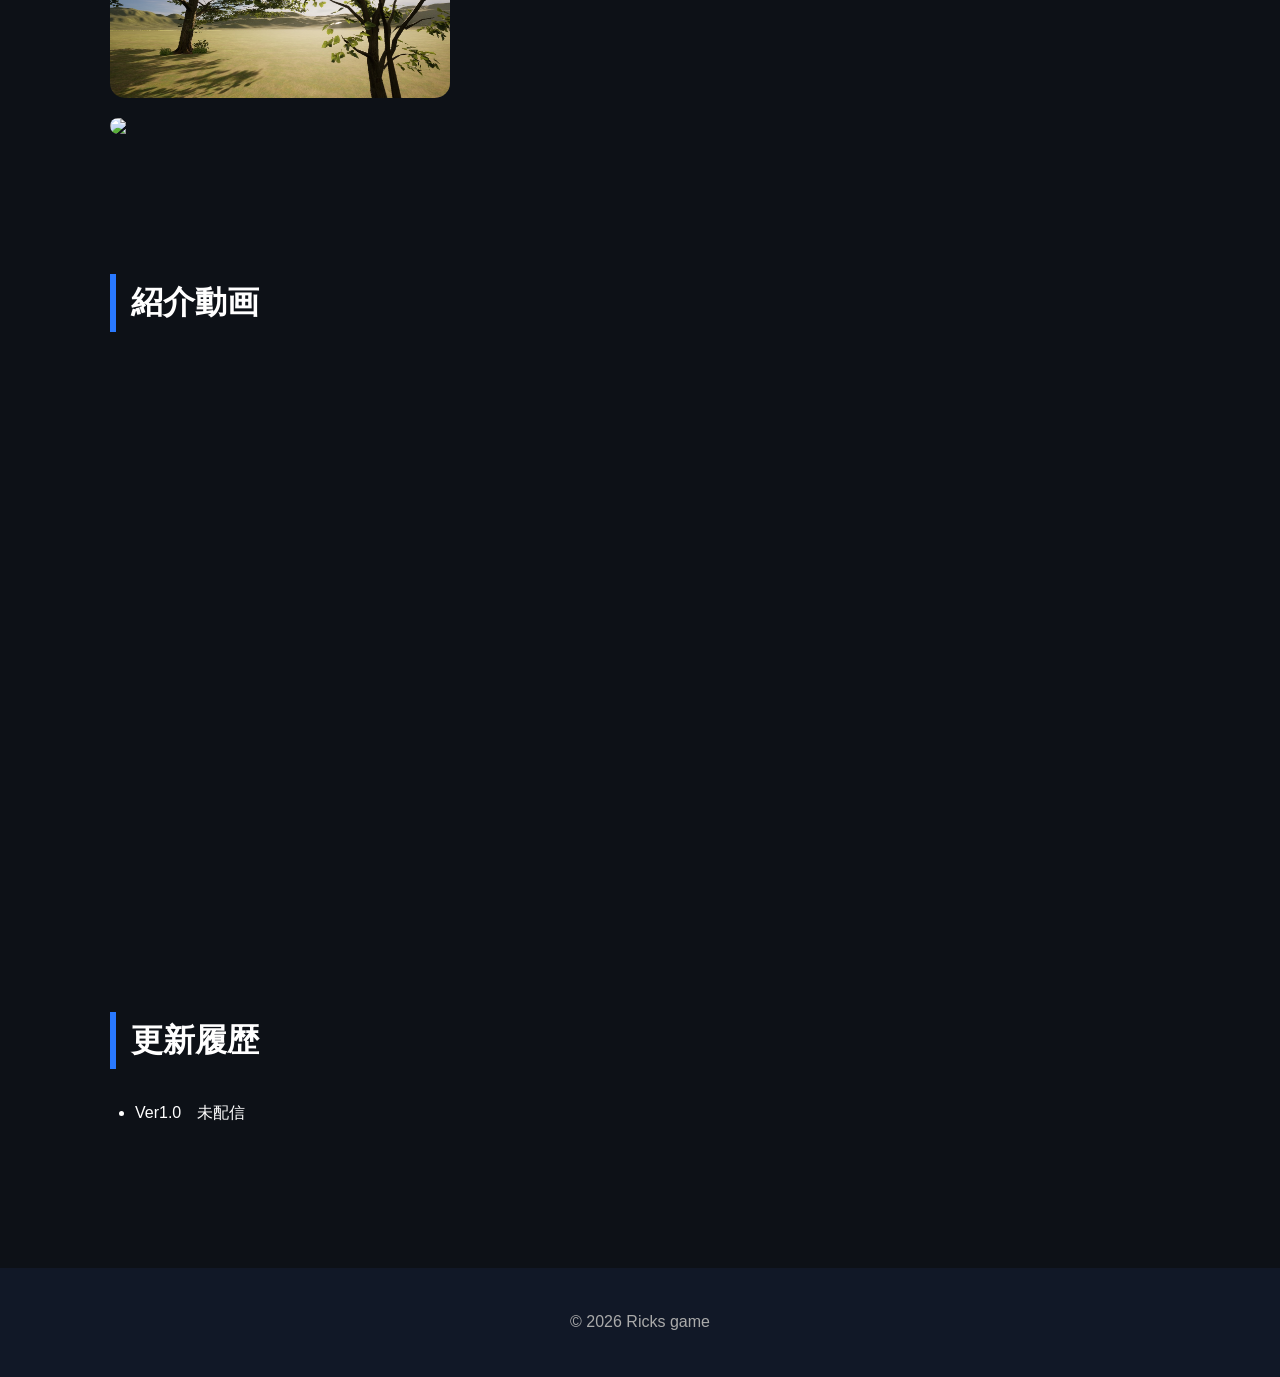
==== commit c5cfec9a: "index.html を更新" ====
--- a/games/game1/index.html
+++ b/games/game1/index.html
@@ -68,7 +68,7 @@
 
 マップ探索や強敵との戦いに挑もう！
 
-世界の各地で起きる異変や事件を解決していき、
+そして、世界の各地で起きる異変や事件を解決し
 
 とあるひとつの真実に触れる体験をしよう…
 
